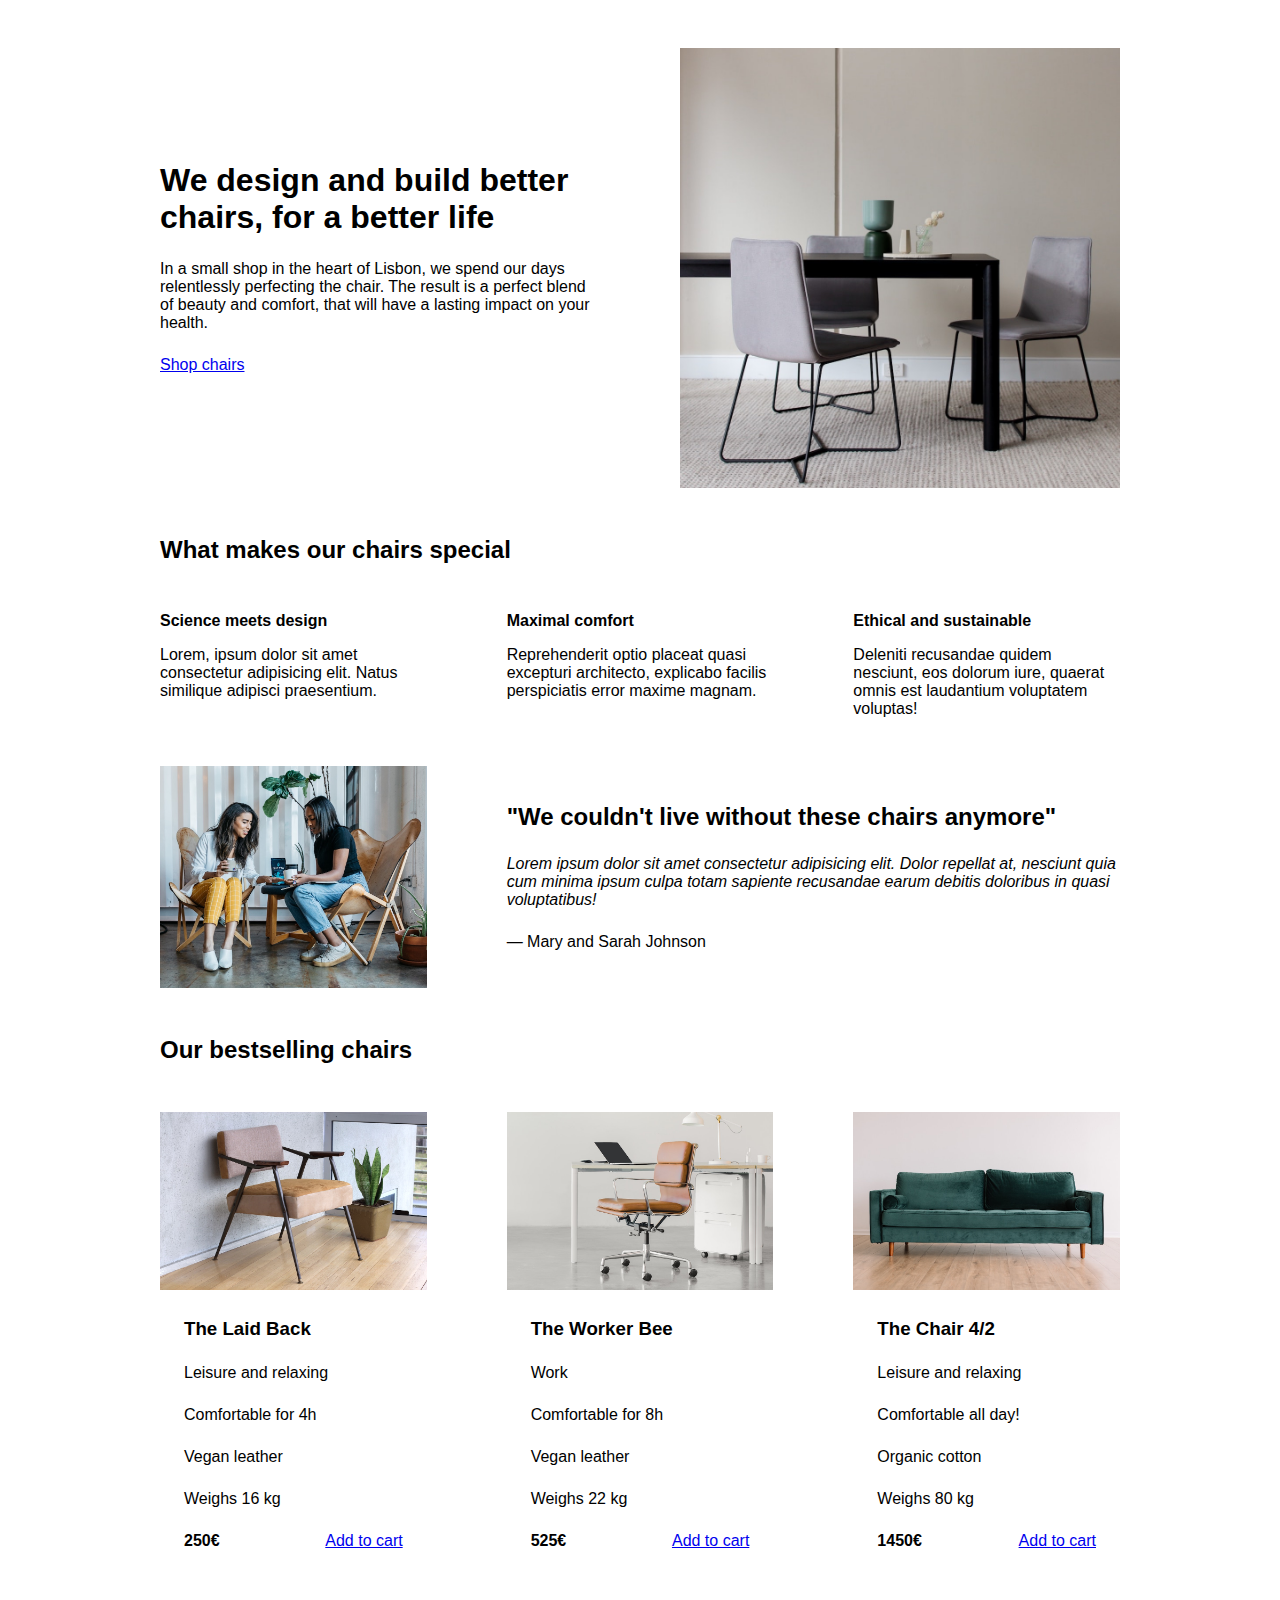
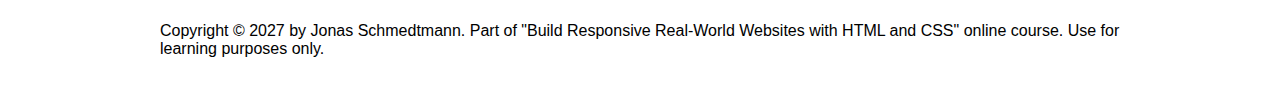
==== index.html @ 594bdf01 "first commit" ====
<!DOCTYPE html>
<html lang="en">
  <head>
    <meta charset="UTF-8" />
    <meta http-equiv="X-UA-Compatible" content="IE=edge" />
    <meta name="viewport" content="width=device-width, initial-scale=1.0" />

    <link rel="stylesheet" href="style.css" />
    <title>Lisbon Chair Shop</title>
  </head>
  <body>
    <div class="container">
      <header>
        <div class="header-text-box">
          <h1>We design and build better chairs, for a better life</h1>
          <p class="header-text">
            In a small shop in the heart of Lisbon, we spend our days
            relentlessly perfecting the chair. The result is a perfect blend of
            beauty and comfort, that will have a lasting impact on your health.
          </p>
          <a class="btn btn--big" href="#">Shop chairs</a>
        </div>
        <img src="hero.jpg" alt="Photo" />
      </header>

      <section>
        <h2>What makes our chairs special</h2>
        <div class="grid-3-cols">
          <div>
            <p class="features-title"><strong>Science meets design</strong></p>
            <p class="features-text">
              Lorem, ipsum dolor sit amet consectetur adipisicing elit. Natus
              similique adipisci praesentium.
            </p>
          </div>

          <div>
            <p class="features-title">
              <strong>Maximal comfort</strong>
            </p>
            <p class="features-text">
              Reprehenderit optio placeat quasi excepturi architecto, explicabo
              facilis perspiciatis error maxime magnam.
            </p>
          </div>

          <div>
            <p class="features-title">
              <strong>Ethical and sustainable</strong>
            </p>
            <p class="features-text">
              Deleniti recusandae quidem nesciunt, eos dolorum iure, quaerat
              omnis est laudantium voluptatem voluptas!
            </p>
          </div>
        </div>
      </section>

      <section class="testimonial-section">
        <div class="grid-3-cols">
          <img src="customers.jpg" alt="People sitting on chairs" />
          <div class="testimonial-box">
            <h2>"We couldn't live without these chairs anymore"</h2>
            <blockquote class="testimonial-text">
              Lorem ipsum dolor sit amet consectetur adipisicing elit. Dolor
              repellat at, nesciunt quia cum minima ipsum culpa totam sapiente
              recusandae earum debitis doloribus in quasi voluptatibus!
            </blockquote>
            <p class="testimonial-author">&mdash; Mary and Sarah Johnson</p>
          </div>
        </div>
      </section>

      <section>
        <h2>Our bestselling chairs</h2>
        <div class="grid-3-cols">
          <figure class="chair">
            <img src="chair-1.jpg" alt="Chair" />
            <div class="chair-box">
              <h3>The Laid Back</h3>
              <ul class="chair-details">
                <li>
                  <!-- Span is a generic INLINE text element, it doesn't have any meaning. It's like a div element, but inline -->
                  <span>Leisure and relaxing</span>
                </li>
                <li>
                  <span>Comfortable for 4h</span>
                </li>
                <li>
                  <span>Vegan leather</span>
                </li>
                <li>
                  <span>Weighs 16 kg</span>
                </li>
              </ul>
              <div class="chair-price">
                <strong>250€</strong>
                <a href="#" class="btn btn--small">Add to cart</a>
              </div>
            </div>
          </figure>

          <figure class="chair">
            <img src="chair-2.jpg" alt="Chair" />
            <div class="chair-box">
              <h3>The Worker Bee</h3>
              <ul class="chair-details">
                <li>
                  <span>Work</span>
                </li>
                <li>
                  <span>Comfortable for 8h</span>
                </li>
                <li>
                  <span>Vegan leather</span>
                </li>
                <li>
                  <span>Weighs 22 kg</span>
                </li>
              </ul>
              <div class="chair-price">
                <strong>525€</strong>
                <a href="#" class="btn btn--small">Add to cart</a>
              </div>
            </div>
          </figure>

          <figure class="chair">
            <img src="chair-3.jpg" alt="Chair" />
            <div class="chair-box">
              <h3>The Chair 4/2</h3>
              <ul class="chair-details">
                <li>
                  <span>Leisure and relaxing</span>
                </li>
                <li>
                  <span>Comfortable all day!</span>
                </li>
                <li>
                  <span>Organic cotton</span>
                </li>
                <li>
                  <span>Weighs 80 kg</span>
                </li>
              </ul>
              <div class="chair-price">
                <strong>1450€</strong>
                <a href="#" class="btn btn--small">Add to cart</a>
              </div>
            </div>
          </figure>
        </div>
      </section>

      <footer>
        Copyright &copy; 2027 by Jonas Schmedtmann. Part of "Build Responsive
        Real-World Websites with HTML and CSS" online course. Use for learning
        purposes only.
      </footer>
    </div>
  </body>
</html>
---- style.css ----
/*
SPACING SYSTEM (px)
2 / 4 / 8 / 12 / 16 / 24 / 32 / 48 / 64 / 80 / 96 / 128

FONT SIZE SYSTEM (px)
10 / 12 / 14 / 16 / 18 / 20 / 24 / 30 / 36 / 44 / 52 / 62 / 74 / 86 / 98
*/

* {
  margin: 0;
  padding: 0;
  box-sizing: border-box;
}

/* ------------------------ */
/* GENERAL STYLES */
/* ------------------------ */
body {
  font-family: sans-serif;
}

.container {
  width: 960px;
  margin: 0 auto;
}

header,
section {
  margin-bottom: 48px;
}

h2 {
  margin-bottom: 48px;
}

.grid-3-cols {
  display: grid;
  grid-template-columns: repeat(3, 1fr);
  column-gap: 80px;
}

/* ------------------------ */
/* COMPONENT STYLES */
/* ------------------------ */

/* HEADER */
header {
  display: grid;
  grid-template-columns: repeat(2, 1fr);
  column-gap: 80px;
  margin-top: 48px;
}

.header-text-box {
  align-self: center;
}

h1 {
  margin-bottom: 24px;
}

.header-text {
  margin-bottom: 24px;
}

img {
  width: 100%;
}

/* FEATURES */
.features-icon {
}

.features-title {
  margin-bottom: 16px;
}

.features-text {
}

/* TESTIMONIAL */
.testimonial-section {
}

.testimonial-box {
  grid-column: 2 / -1;
  align-self: center;
}

.testimonial-box h2 {
  margin-bottom: 24px;
}

.testimonial-text {
  font-style: italic;
  margin-bottom: 24px;
}

/* CHAIRS */
.chair-box {
  padding: 24px;
}

h3 {
  margin-bottom: 24px;
}

.chair-details {
  list-style: none;
  margin-bottom: 24px;
}

.chair-details li {
  display: flex;
  align-items: center;
  gap: 12px;
  margin-bottom: 24px;
}

.chair-details li:last-child {
  margin-bottom: 0;
}

.chair-icon {
}

.chair-price {
  display: flex;
  justify-content: space-between;
}

footer {
  margin-bottom: 48px;
}
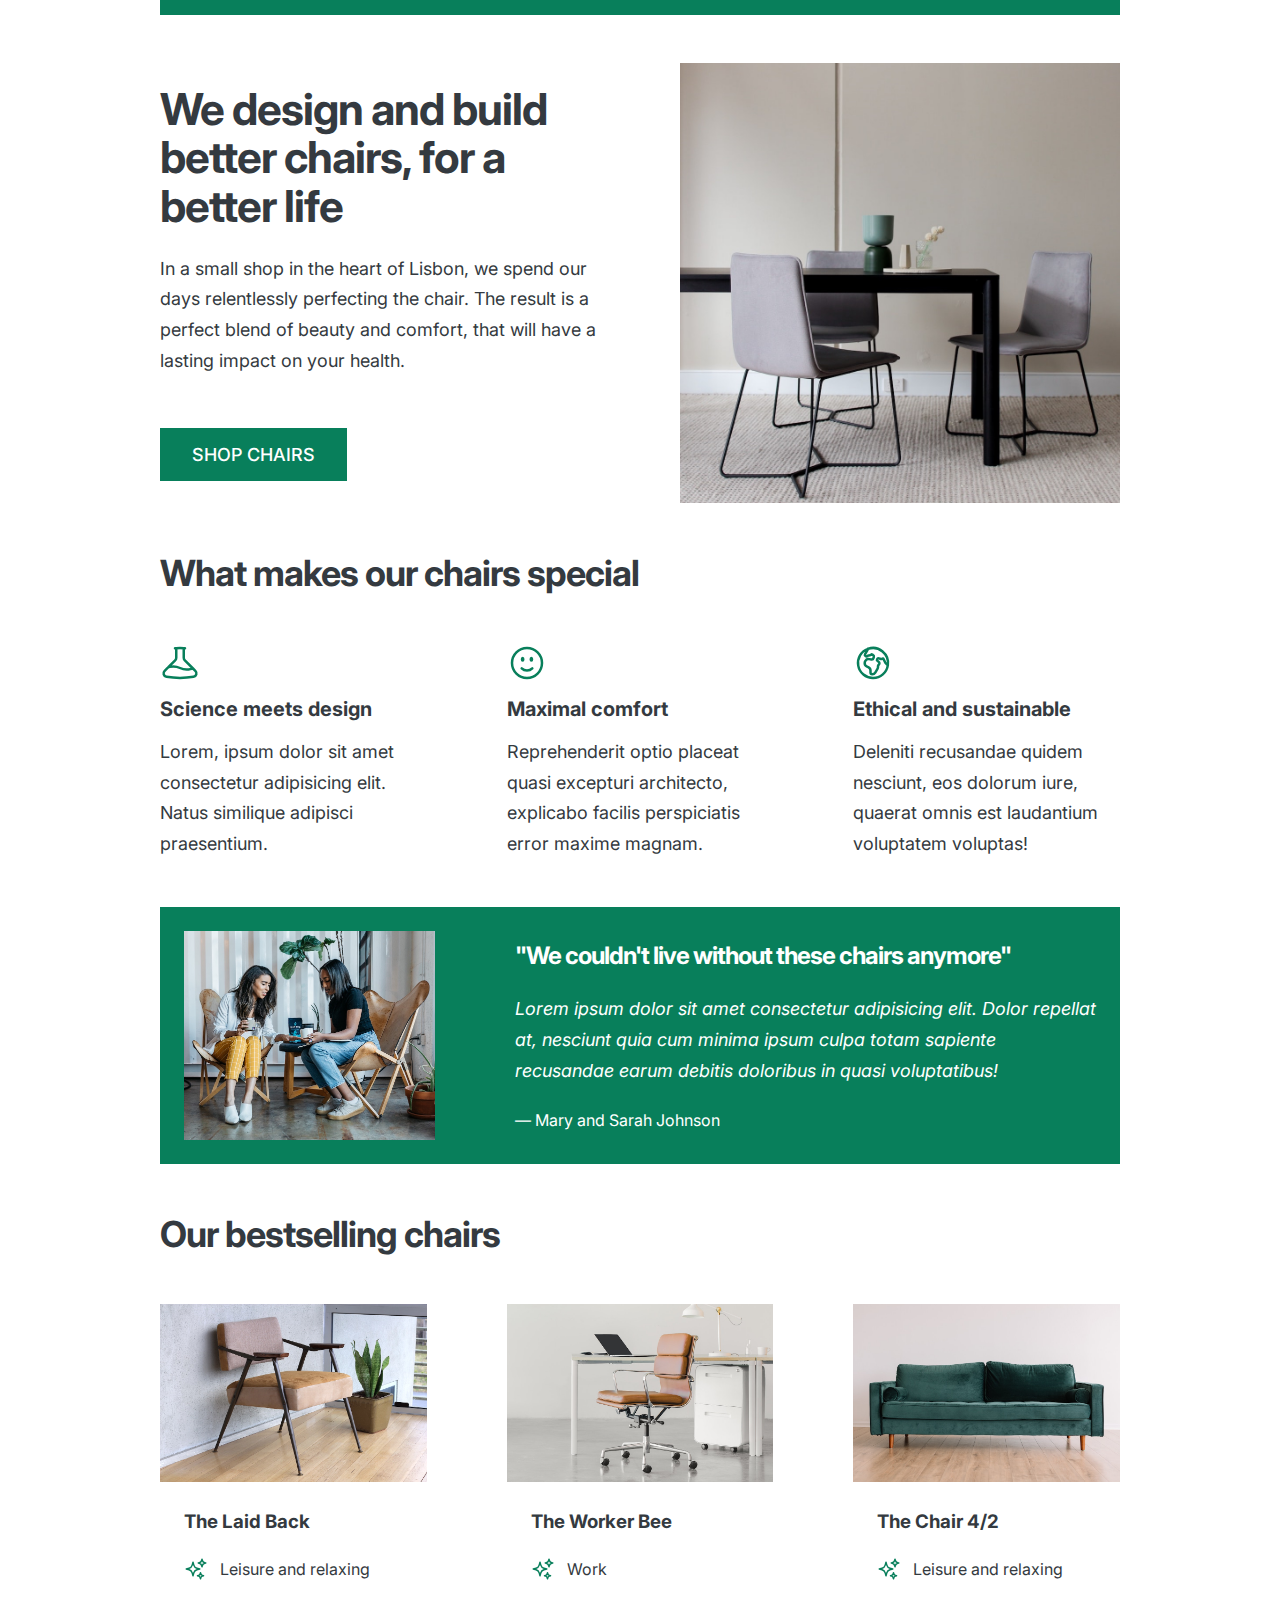
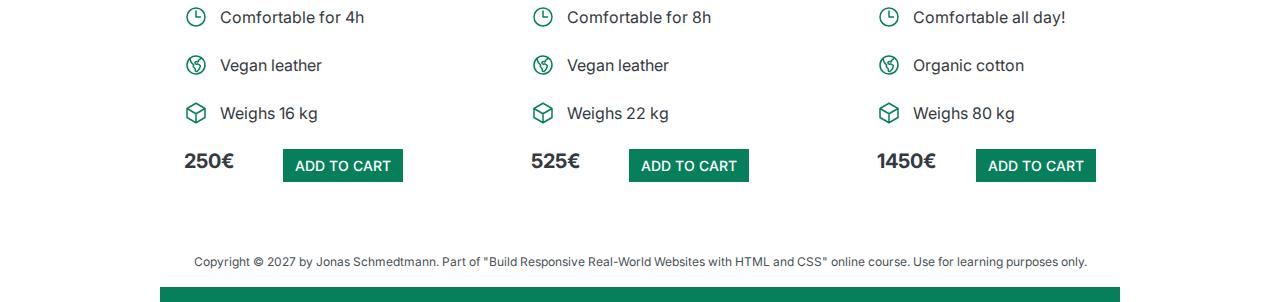
==== commit 96fc6a6b: "Finished adding the colors" ====
--- a/index.html
+++ b/index.html
@@ -5,6 +5,13 @@
     <meta http-equiv="X-UA-Compatible" content="IE=edge" />
     <meta name="viewport" content="width=device-width, initial-scale=1.0" />
 
+    <link href="
+    <link rel="preconnect" href="https://fonts.googleapis.com" />
+    <link rel="preconnect" href="https://fonts.gstatic.com" crossorigin />
+    <link
+      href="https://fonts.googleapis.com/css2?family=Inter:wght@400;500;700&display=swap"
+      rel="stylesheet"
+    />
     <link rel="stylesheet" href="style.css" />
     <title>Lisbon Chair Shop</title>
   </head>
@@ -27,6 +34,21 @@
         <h2>What makes our chairs special</h2>
         <div class="grid-3-cols">
           <div>
+            <svg
+              xmlns="http://www.w3.org/2000/svg"
+              fill="none"
+              viewBox="0 0 24 24"
+              stroke-width="1.5"
+              stroke="currentColor"
+              class="feature-icon"
+            >
+              <path
+                stroke-linecap="round"
+                stroke-linejoin="round"
+                d="M9.75 3.104v5.714a2.25 2.25 0 0 1-.659 1.591L5 14.5M9.75 3.104c-.251.023-.501.05-.75.082m.75-.082a24.301 24.301 0 0 1 4.5 0m0 0v5.714c0 .597.237 1.17.659 1.591L19.8 15.3M14.25 3.104c.251.023.501.05.75.082M19.8 15.3l-1.57.393A9.065 9.065 0 0 1 12 15a9.065 9.065 0 0 0-6.23-.693L5 14.5m14.8.8 1.402 1.402c1.232 1.232.65 3.318-1.067 3.611A48.309 48.309 0 0 1 12 21c-2.773 0-5.491-.235-8.135-.687-1.718-.293-2.3-2.379-1.067-3.61L5 14.5"
+              />
+            </svg>
+
             <p class="features-title"><strong>Science meets design</strong></p>
             <p class="features-text">
               Lorem, ipsum dolor sit amet consectetur adipisicing elit. Natus
@@ -35,6 +57,21 @@
           </div>
 
           <div>
+            <svg
+              xmlns="http://www.w3.org/2000/svg"
+              fill="none"
+              viewBox="0 0 24 24"
+              stroke-width="1.5"
+              stroke="currentColor"
+              class="feature-icon"
+            >
+              <path
+                stroke-linecap="round"
+                stroke-linejoin="round"
+                d="M15.182 15.182a4.5 4.5 0 0 1-6.364 0M21 12a9 9 0 1 1-18 0 9 9 0 0 1 18 0ZM9.75 9.75c0 .414-.168.75-.375.75S9 10.164 9 9.75 9.168 9 9.375 9s.375.336.375.75Zm-.375 0h.008v.015h-.008V9.75Zm5.625 0c0 .414-.168.75-.375.75s-.375-.336-.375-.75.168-.75.375-.75.375.336.375.75Zm-.375 0h.008v.015h-.008V9.75Z"
+              />
+            </svg>
+
             <p class="features-title">
               <strong>Maximal comfort</strong>
             </p>
@@ -45,6 +82,21 @@
           </div>
 
           <div>
+            <svg
+              xmlns="http://www.w3.org/2000/svg"
+              fill="none"
+              viewBox="0 0 24 24"
+              stroke-width="1.5"
+              stroke="currentColor"
+              class="feature-icon"
+            >
+              <path
+                stroke-linecap="round"
+                stroke-linejoin="round"
+                d="m20.893 13.393-1.135-1.135a2.252 2.252 0 0 1-.421-.585l-1.08-2.16a.414.414 0 0 0-.663-.107.827.827 0 0 1-.812.21l-1.273-.363a.89.89 0 0 0-.738 1.595l.587.39c.59.395.674 1.23.172 1.732l-.2.2c-.212.212-.33.498-.33.796v.41c0 .409-.11.809-.32 1.158l-1.315 2.191a2.11 2.11 0 0 1-1.81 1.025 1.055 1.055 0 0 1-1.055-1.055v-1.172c0-.92-.56-1.747-1.414-2.089l-.655-.261a2.25 2.25 0 0 1-1.383-2.46l.007-.042a2.25 2.25 0 0 1 .29-.787l.09-.15a2.25 2.25 0 0 1 2.37-1.048l1.178.236a1.125 1.125 0 0 0 1.302-.795l.208-.73a1.125 1.125 0 0 0-.578-1.315l-.665-.332-.091.091a2.25 2.25 0 0 1-1.591.659h-.18c-.249 0-.487.1-.662.274a.931.931 0 0 1-1.458-1.137l1.411-2.353a2.25 2.25 0 0 0 .286-.76m11.928 9.869A9 9 0 0 0 8.965 3.525m11.928 9.868A9 9 0 1 1 8.965 3.525"
+              />
+            </svg>
+
             <p class="features-title">
               <strong>Ethical and sustainable</strong>
             </p>
@@ -81,15 +133,74 @@
               <ul class="chair-details">
                 <li>
                   <!-- Span is a generic INLINE text element, it doesn't have any meaning. It's like a div element, but inline -->
+                  <svg
+                    xmlns="http://www.w3.org/2000/svg"
+                    fill="none"
+                    viewBox="0 0 24 24"
+                    stroke-width="1.5"
+                    stroke="currentColor"
+                    class="product-description-icon"
+                  >
+                    <path
+                      stroke-linecap="round"
+                      stroke-linejoin="round"
+                      d="M9.813 15.904 9 18.75l-.813-2.846a4.5 4.5 0 0 0-3.09-3.09L2.25 12l2.846-.813a4.5 4.5 0 0 0 3.09-3.09L9 5.25l.813 2.846a4.5 4.5 0 0 0 3.09 3.09L15.75 12l-2.846.813a4.5 4.5 0 0 0-3.09 3.09ZM18.259 8.715 18 9.75l-.259-1.035a3.375 3.375 0 0 0-2.455-2.456L14.25 6l1.036-.259a3.375 3.375 0 0 0 2.455-2.456L18 2.25l.259 1.035a3.375 3.375 0 0 0 2.456 2.456L21.75 6l-1.035.259a3.375 3.375 0 0 0-2.456 2.456ZM16.894 20.567 16.5 21.75l-.394-1.183a2.25 2.25 0 0 0-1.423-1.423L13.5 18.75l1.183-.394a2.25 2.25 0 0 0 1.423-1.423l.394-1.183.394 1.183a2.25 2.25 0 0 0 1.423 1.423l1.183.394-1.183.394a2.25 2.25 0 0 0-1.423 1.423Z"
+                    />
+                  </svg>
                   <span>Leisure and relaxing</span>
                 </li>
                 <li>
+                  <svg
+                    xmlns="http://www.w3.org/2000/svg"
+                    fill="none"
+                    viewBox="0 0 24 24"
+                    stroke-width="1.5"
+                    stroke="currentColor"
+                    class="product-description-icon"
+                  >
+                    <path
+                      stroke-linecap="round"
+                      stroke-linejoin="round"
+                      d="M12 6v6h4.5m4.5 0a9 9 0 1 1-18 0 9 9 0 0 1 18 0Z"
+                    />
+                  </svg>
+
                   <span>Comfortable for 4h</span>
                 </li>
                 <li>
+                  <svg
+                    xmlns="http://www.w3.org/2000/svg"
+                    fill="none"
+                    viewBox="0 0 24 24"
+                    stroke-width="1.5"
+                    stroke="currentColor"
+                    class="product-description-icon"
+                  >
+                    <path
+                      stroke-linecap="round"
+                      stroke-linejoin="round"
+                      d="m6.115 5.19.319 1.913A6 6 0 0 0 8.11 10.36L9.75 12l-.387.775c-.217.433-.132.956.21 1.298l1.348 1.348c.21.21.329.497.329.795v1.089c0 .426.24.815.622 1.006l.153.076c.433.217.956.132 1.298-.21l.723-.723a8.7 8.7 0 0 0 2.288-4.042 1.087 1.087 0 0 0-.358-1.099l-1.33-1.108c-.251-.21-.582-.299-.905-.245l-1.17.195a1.125 1.125 0 0 1-.98-.314l-.295-.295a1.125 1.125 0 0 1 0-1.591l.13-.132a1.125 1.125 0 0 1 1.3-.21l.603.302a.809.809 0 0 0 1.086-1.086L14.25 7.5l1.256-.837a4.5 4.5 0 0 0 1.528-1.732l.146-.292M6.115 5.19A9 9 0 1 0 17.18 4.64M6.115 5.19A8.965 8.965 0 0 1 12 3c1.929 0 3.716.607 5.18 1.64"
+                    />
+                  </svg>
+
                   <span>Vegan leather</span>
                 </li>
                 <li>
+                  <svg
+                    xmlns="http://www.w3.org/2000/svg"
+                    fill="none"
+                    viewBox="0 0 24 24"
+                    stroke-width="1.5"
+                    stroke="currentColor"
+                    class="product-description-icon"
+                  >
+                    <path
+                      stroke-linecap="round"
+                      stroke-linejoin="round"
+                      d="m21 7.5-9-5.25L3 7.5m18 0-9 5.25m9-5.25v9l-9 5.25M3 7.5l9 5.25M3 7.5v9l9 5.25m0-9v9"
+                    />
+                  </svg>
+
                   <span>Weighs 16 kg</span>
                 </li>
               </ul>
@@ -106,15 +217,71 @@
               <h3>The Worker Bee</h3>
               <ul class="chair-details">
                 <li>
+                  <svg
+                    xmlns="http://www.w3.org/2000/svg"
+                    fill="none"
+                    viewBox="0 0 24 24"
+                    stroke-width="1.5"
+                    stroke="currentColor"
+                    class="product-description-icon"
+                  >
+                    <path
+                      stroke-linecap="round"
+                      stroke-linejoin="round"
+                      d="M9.813 15.904 9 18.75l-.813-2.846a4.5 4.5 0 0 0-3.09-3.09L2.25 12l2.846-.813a4.5 4.5 0 0 0 3.09-3.09L9 5.25l.813 2.846a4.5 4.5 0 0 0 3.09 3.09L15.75 12l-2.846.813a4.5 4.5 0 0 0-3.09 3.09ZM18.259 8.715 18 9.75l-.259-1.035a3.375 3.375 0 0 0-2.455-2.456L14.25 6l1.036-.259a3.375 3.375 0 0 0 2.455-2.456L18 2.25l.259 1.035a3.375 3.375 0 0 0 2.456 2.456L21.75 6l-1.035.259a3.375 3.375 0 0 0-2.456 2.456ZM16.894 20.567 16.5 21.75l-.394-1.183a2.25 2.25 0 0 0-1.423-1.423L13.5 18.75l1.183-.394a2.25 2.25 0 0 0 1.423-1.423l.394-1.183.394 1.183a2.25 2.25 0 0 0 1.423 1.423l1.183.394-1.183.394a2.25 2.25 0 0 0-1.423 1.423Z"
+                    />
+                  </svg>
                   <span>Work</span>
                 </li>
                 <li>
+                  <svg
+                    xmlns="http://www.w3.org/2000/svg"
+                    fill="none"
+                    viewBox="0 0 24 24"
+                    stroke-width="1.5"
+                    stroke="currentColor"
+                    class="product-description-icon"
+                  >
+                    <path
+                      stroke-linecap="round"
+                      stroke-linejoin="round"
+                      d="M12 6v6h4.5m4.5 0a9 9 0 1 1-18 0 9 9 0 0 1 18 0Z"
+                    />
+                  </svg>
                   <span>Comfortable for 8h</span>
                 </li>
                 <li>
+                  <svg
+                    xmlns="http://www.w3.org/2000/svg"
+                    fill="none"
+                    viewBox="0 0 24 24"
+                    stroke-width="1.5"
+                    stroke="currentColor"
+                    class="product-description-icon"
+                  >
+                    <path
+                      stroke-linecap="round"
+                      stroke-linejoin="round"
+                      d="m6.115 5.19.319 1.913A6 6 0 0 0 8.11 10.36L9.75 12l-.387.775c-.217.433-.132.956.21 1.298l1.348 1.348c.21.21.329.497.329.795v1.089c0 .426.24.815.622 1.006l.153.076c.433.217.956.132 1.298-.21l.723-.723a8.7 8.7 0 0 0 2.288-4.042 1.087 1.087 0 0 0-.358-1.099l-1.33-1.108c-.251-.21-.582-.299-.905-.245l-1.17.195a1.125 1.125 0 0 1-.98-.314l-.295-.295a1.125 1.125 0 0 1 0-1.591l.13-.132a1.125 1.125 0 0 1 1.3-.21l.603.302a.809.809 0 0 0 1.086-1.086L14.25 7.5l1.256-.837a4.5 4.5 0 0 0 1.528-1.732l.146-.292M6.115 5.19A9 9 0 1 0 17.18 4.64M6.115 5.19A8.965 8.965 0 0 1 12 3c1.929 0 3.716.607 5.18 1.64"
+                    />
+                  </svg>
                   <span>Vegan leather</span>
                 </li>
                 <li>
+                  <svg
+                    xmlns="http://www.w3.org/2000/svg"
+                    fill="none"
+                    viewBox="0 0 24 24"
+                    stroke-width="1.5"
+                    stroke="currentColor"
+                    class="product-description-icon"
+                  >
+                    <path
+                      stroke-linecap="round"
+                      stroke-linejoin="round"
+                      d="m21 7.5-9-5.25L3 7.5m18 0-9 5.25m9-5.25v9l-9 5.25M3 7.5l9 5.25M3 7.5v9l9 5.25m0-9v9"
+                    />
+                  </svg>
                   <span>Weighs 22 kg</span>
                 </li>
               </ul>
@@ -131,15 +298,71 @@
               <h3>The Chair 4/2</h3>
               <ul class="chair-details">
                 <li>
+                  <svg
+                    xmlns="http://www.w3.org/2000/svg"
+                    fill="none"
+                    viewBox="0 0 24 24"
+                    stroke-width="1.5"
+                    stroke="currentColor"
+                    class="product-description-icon"
+                  >
+                    <path
+                      stroke-linecap="round"
+                      stroke-linejoin="round"
+                      d="M9.813 15.904 9 18.75l-.813-2.846a4.5 4.5 0 0 0-3.09-3.09L2.25 12l2.846-.813a4.5 4.5 0 0 0 3.09-3.09L9 5.25l.813 2.846a4.5 4.5 0 0 0 3.09 3.09L15.75 12l-2.846.813a4.5 4.5 0 0 0-3.09 3.09ZM18.259 8.715 18 9.75l-.259-1.035a3.375 3.375 0 0 0-2.455-2.456L14.25 6l1.036-.259a3.375 3.375 0 0 0 2.455-2.456L18 2.25l.259 1.035a3.375 3.375 0 0 0 2.456 2.456L21.75 6l-1.035.259a3.375 3.375 0 0 0-2.456 2.456ZM16.894 20.567 16.5 21.75l-.394-1.183a2.25 2.25 0 0 0-1.423-1.423L13.5 18.75l1.183-.394a2.25 2.25 0 0 0 1.423-1.423l.394-1.183.394 1.183a2.25 2.25 0 0 0 1.423 1.423l1.183.394-1.183.394a2.25 2.25 0 0 0-1.423 1.423Z"
+                    />
+                  </svg>
                   <span>Leisure and relaxing</span>
                 </li>
                 <li>
+                  <svg
+                    xmlns="http://www.w3.org/2000/svg"
+                    fill="none"
+                    viewBox="0 0 24 24"
+                    stroke-width="1.5"
+                    stroke="currentColor"
+                    class="product-description-icon"
+                  >
+                    <path
+                      stroke-linecap="round"
+                      stroke-linejoin="round"
+                      d="M12 6v6h4.5m4.5 0a9 9 0 1 1-18 0 9 9 0 0 1 18 0Z"
+                    />
+                  </svg>
                   <span>Comfortable all day!</span>
                 </li>
                 <li>
+                  <svg
+                    xmlns="http://www.w3.org/2000/svg"
+                    fill="none"
+                    viewBox="0 0 24 24"
+                    stroke-width="1.5"
+                    stroke="currentColor"
+                    class="product-description-icon"
+                  >
+                    <path
+                      stroke-linecap="round"
+                      stroke-linejoin="round"
+                      d="m6.115 5.19.319 1.913A6 6 0 0 0 8.11 10.36L9.75 12l-.387.775c-.217.433-.132.956.21 1.298l1.348 1.348c.21.21.329.497.329.795v1.089c0 .426.24.815.622 1.006l.153.076c.433.217.956.132 1.298-.21l.723-.723a8.7 8.7 0 0 0 2.288-4.042 1.087 1.087 0 0 0-.358-1.099l-1.33-1.108c-.251-.21-.582-.299-.905-.245l-1.17.195a1.125 1.125 0 0 1-.98-.314l-.295-.295a1.125 1.125 0 0 1 0-1.591l.13-.132a1.125 1.125 0 0 1 1.3-.21l.603.302a.809.809 0 0 0 1.086-1.086L14.25 7.5l1.256-.837a4.5 4.5 0 0 0 1.528-1.732l.146-.292M6.115 5.19A9 9 0 1 0 17.18 4.64M6.115 5.19A8.965 8.965 0 0 1 12 3c1.929 0 3.716.607 5.18 1.64"
+                    />
+                  </svg>
                   <span>Organic cotton</span>
                 </li>
                 <li>
+                  <svg
+                    xmlns="http://www.w3.org/2000/svg"
+                    fill="none"
+                    viewBox="0 0 24 24"
+                    stroke-width="1.5"
+                    stroke="currentColor"
+                    class="product-description-icon"
+                  >
+                    <path
+                      stroke-linecap="round"
+                      stroke-linejoin="round"
+                      d="m21 7.5-9-5.25L3 7.5m18 0-9 5.25m9-5.25v9l-9 5.25M3 7.5l9 5.25M3 7.5v9l9 5.25m0-9v9"
+                    />
+                  </svg>
                   <span>Weighs 80 kg</span>
                 </li>
               </ul>
--- a/style.css
+++ b/style.css
@@ -5,6 +5,9 @@
 FONT SIZE SYSTEM (px)
 10 / 12 / 14 / 16 / 18 / 20 / 24 / 30 / 36 / 44 / 52 / 62 / 74 / 86 / 98
 */
+
+/* MAIN COLOR: #087f5b #0ca678
+   GREY COLOR: #343a40 */
 
 * {
   margin: 0;
@@ -16,12 +19,15 @@
 /* GENERAL STYLES */
 /* ------------------------ */
 body {
-  font-family: sans-serif;
+  font-family: "Inter", sans-serif;
+  color: #343a40;
 }
 
 .container {
   width: 960px;
   margin: 0 auto;
+  border-top: 15px solid #087f5b;
+  border-bottom: 15px solid #087f5b;
 }
 
 header,
@@ -31,6 +37,8 @@
 
 h2 {
   margin-bottom: 48px;
+  font-size: 36px;
+  letter-spacing: -1px;
 }
 
 .grid-3-cols {
@@ -56,30 +64,75 @@
 }
 
 h1 {
+  /* 44 / 52 / 62 */
+  font-size: 44px;
+  line-height: 1.1;
+  letter-spacing: -1px;
   margin-bottom: 24px;
 }
 
 .header-text {
-  margin-bottom: 24px;
+  font-size: 18px;
+  line-height: 1.7;
+  margin-bottom: 52px;
 }
 
 img {
   width: 100%;
 }
 
+.btn:link,
+:visited {
+  background-color: #087f5b;
+  color: #fff;
+  text-transform: uppercase;
+
+  text-decoration: none;
+  font-weight: 500;
+  display: inline-block;
+}
+
+.btn:hover,
+:active {
+  background-color: #0ca678;
+  color: #fff;
+  text-transform: uppercase;
+  text-decoration: none;
+  font-weight: 500;
+  display: inline-block;
+}
+
+.btn--big {
+  padding: 16px 32px;
+  font-size: 18px;
+}
+
+.btn--small {
+  /* 12 / 14 / 16  */
+  font-size: 14px;
+  padding: 8px 12px;
+}
+
 /* FEATURES */
 .features-icon {
 }
 
 .features-title {
   margin-bottom: 16px;
+  /* 16 / 18 / 20 / 24 */
+  font-size: 20px;
 }
 
 .features-text {
+  font-size: 18px;
+  line-height: 1.7;
 }
 
 /* TESTIMONIAL */
 .testimonial-section {
+  background-color: #087f5b;
+  color: #fff;
+  padding: 24px;
 }
 
 .testimonial-box {
@@ -89,16 +142,21 @@
 
 .testimonial-box h2 {
   margin-bottom: 24px;
+  /* 24 / 30 / 36 */
+  font-size: 24px;
 }
 
 .testimonial-text {
   font-style: italic;
   margin-bottom: 24px;
+  font-size: 18px;
+  line-height: 1.7;
 }
 
 /* CHAIRS */
 .chair-box {
   padding: 24px;
+  box-shadow: 24px;
 }
 
 h3 {
@@ -127,8 +185,26 @@
 .chair-price {
   display: flex;
   justify-content: space-between;
+  font-size: 20px;
 }
 
 footer {
-  margin-bottom: 48px;
-}
+  margin-bottom: 18px;
+  font-size: 12px;
+  color: #495057;
+  text-align: center;
+}
+
+.feature-icon {
+  stroke: #087f5b;
+  height: 40px;
+  width: 40px;
+  margin-bottom: 10px;
+}
+
+.product-description-icon {
+  stroke: #087f5b;
+  height: 24px;
+  width: 24px;
+  float: left;
+}
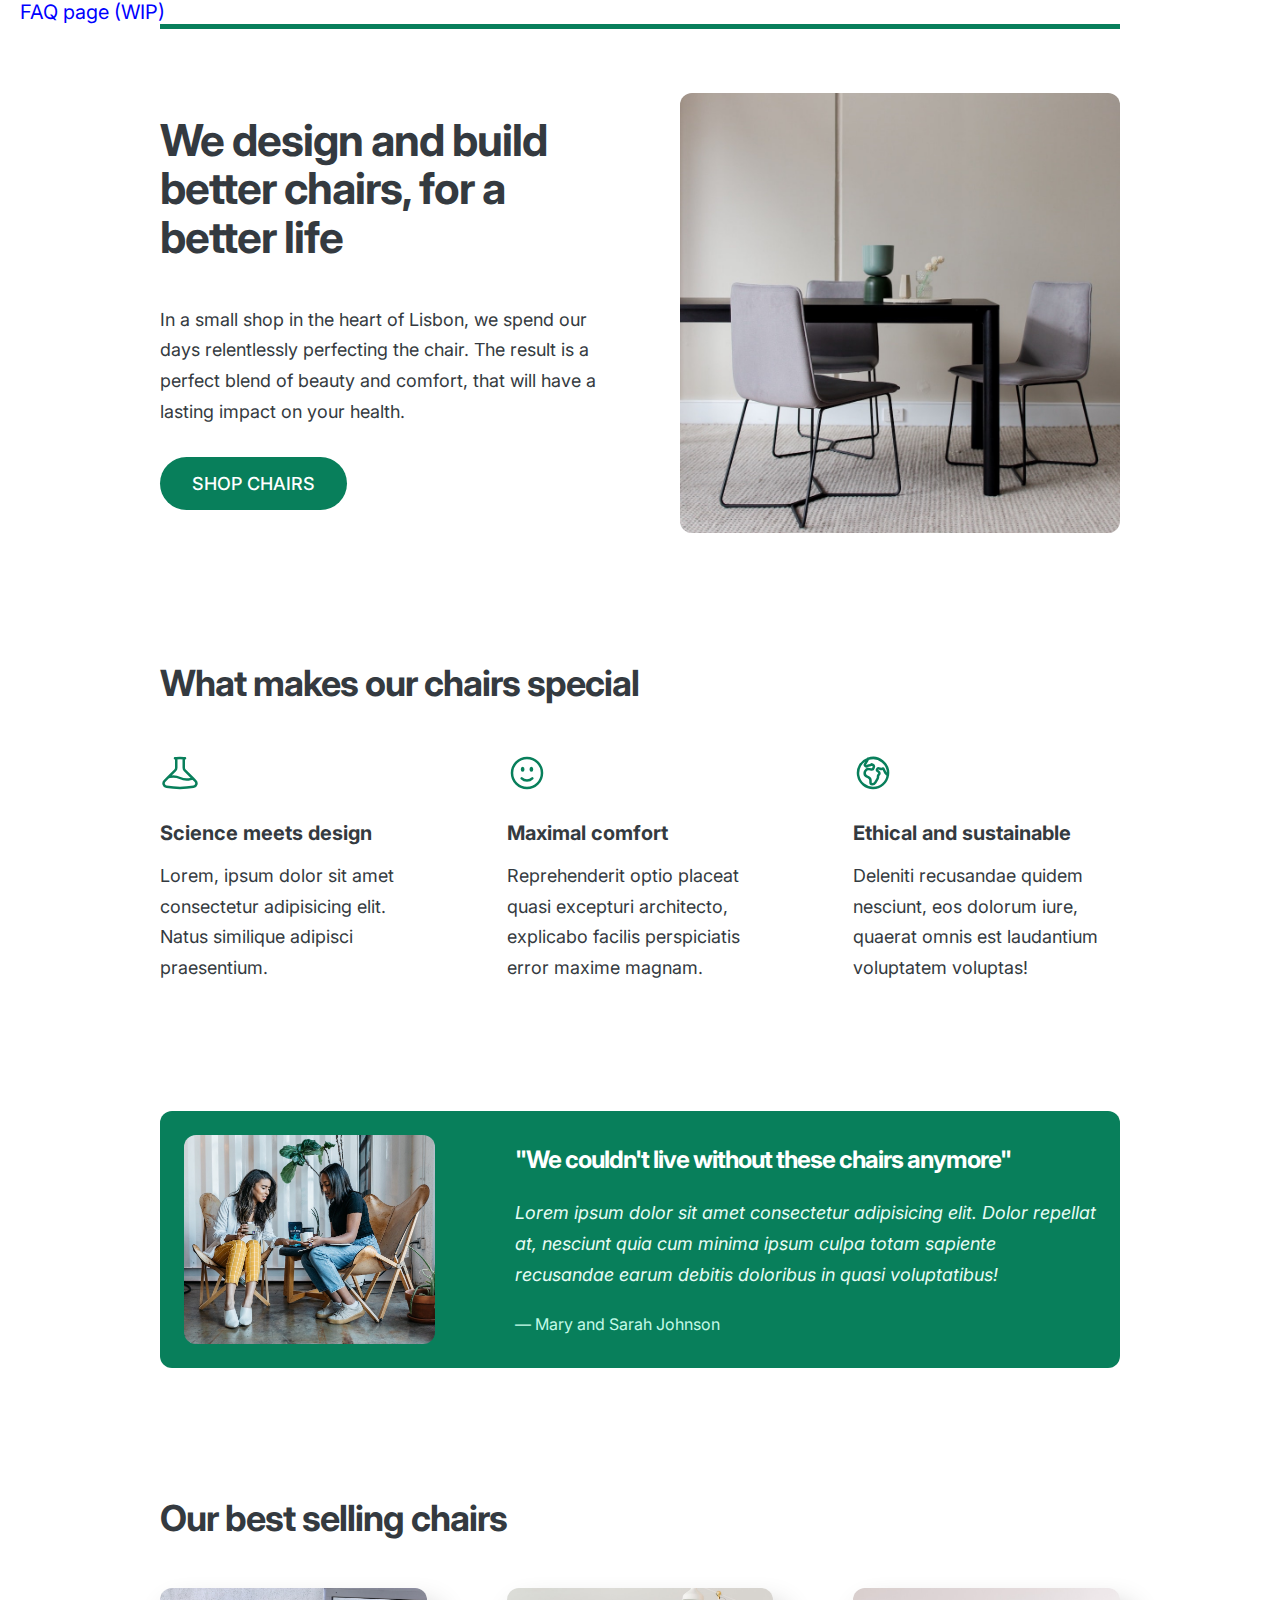
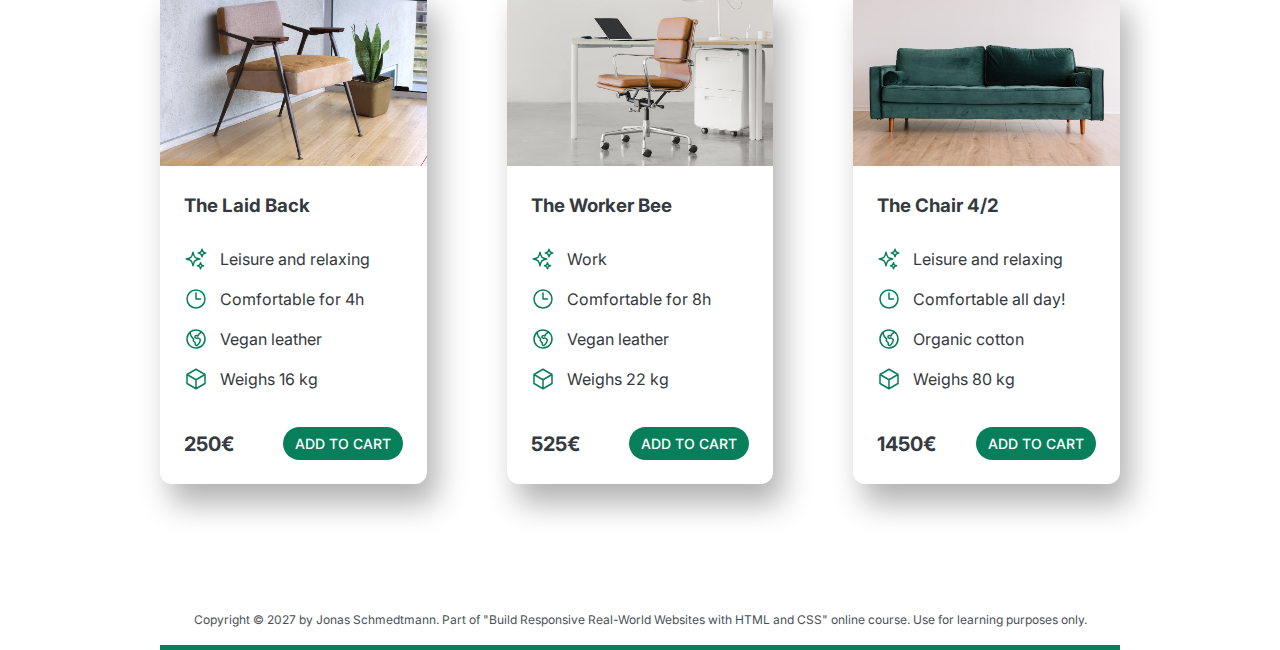
==== commit 20750bd0: "Development of FAQ page, added accordions" ====
--- a/index.html
+++ b/index.html
@@ -16,6 +16,7 @@
     <title>Lisbon Chair Shop</title>
   </head>
   <body>
+    <a href="faqPage.html" class="FAQ"> FAQ page (WIP) </a>
     <div class="container">
       <header>
         <div class="header-text-box">
@@ -124,7 +125,7 @@
       </section>
 
       <section>
-        <h2>Our bestselling chairs</h2>
+        <h2>Our best selling chairs</h2>
         <div class="grid-3-cols">
           <figure class="chair">
             <img src="chair-1.jpg" alt="Chair" />
--- a/style.css
+++ b/style.css
@@ -26,13 +26,13 @@
 .container {
   width: 960px;
   margin: 0 auto;
-  border-top: 15px solid #087f5b;
-  border-bottom: 15px solid #087f5b;
+  border-top: 5px solid #087f5b;
+  border-bottom: 5px solid #087f5b;
 }
 
 header,
 section {
-  margin-bottom: 48px;
+  margin-bottom: 128px;
 }
 
 h2 {
@@ -56,7 +56,7 @@
   display: grid;
   grid-template-columns: repeat(2, 1fr);
   column-gap: 80px;
-  margin-top: 48px;
+  margin-top: 64px;
 }
 
 .header-text-box {
@@ -68,17 +68,19 @@
   font-size: 44px;
   line-height: 1.1;
   letter-spacing: -1px;
-  margin-bottom: 24px;
+  margin-bottom: 44px;
+  /* text-shadow: 5px 5px 0px rgb(0, 0, 0, 0.2); */
 }
 
 .header-text {
   font-size: 18px;
   line-height: 1.7;
-  margin-bottom: 52px;
+  margin-bottom: 30px;
 }
 
 img {
   width: 100%;
+  border-radius: 12px;
 }
 
 .btn:link,
@@ -90,10 +92,10 @@
   text-decoration: none;
   font-weight: 500;
   display: inline-block;
-}
-
-.btn:hover,
-:active {
+  border-radius: 100px;
+}
+
+.btn:hover {
   background-color: #0ca678;
   color: #fff;
   text-transform: uppercase;
@@ -133,6 +135,7 @@
   background-color: #087f5b;
   color: #fff;
   padding: 24px;
+  border-radius: 12px;
 }
 
 .testimonial-box {
@@ -151,41 +154,43 @@
   margin-bottom: 24px;
   font-size: 18px;
   line-height: 1.7;
+  color: #e6fcf5;
+}
+
+.testimonial-author {
+  color: #c3fae8;
 }
 
 /* CHAIRS */
 .chair-box {
   padding: 24px;
-  box-shadow: 24px;
 }
 
 h3 {
-  margin-bottom: 24px;
+  margin-bottom: 30px;
 }
 
 .chair-details {
   list-style: none;
-  margin-bottom: 24px;
+  margin-bottom: 36px;
 }
 
 .chair-details li {
   display: flex;
   align-items: center;
   gap: 12px;
-  margin-bottom: 24px;
+  margin-bottom: 16px;
 }
 
 .chair-details li:last-child {
   margin-bottom: 0;
-}
-
-.chair-icon {
 }
 
 .chair-price {
   display: flex;
   justify-content: space-between;
   font-size: 20px;
+  align-items: center;
 }
 
 footer {
@@ -199,7 +204,7 @@
   stroke: #087f5b;
   height: 40px;
   width: 40px;
-  margin-bottom: 10px;
+  margin-bottom: 24px;
 }
 
 .product-description-icon {
@@ -208,3 +213,24 @@
   width: 24px;
   float: left;
 }
+
+.chair {
+  box-shadow: 10px 20px 30px 0 rgb(0, 0, 0, 0.3);
+  border-radius: 12px;
+}
+
+.chair img {
+  border-bottom-left-radius: 0;
+  border-bottom-right-radius: 0;
+}
+
+.chair:hover {
+  box-shadow: 10px 20px 30px 0 rgba(0, 0, 0, 0.6);
+}
+
+.FAQ {
+  color: blue;
+  font-size: 20px;
+  text-decoration: none;
+  margin-left: 20px;
+}
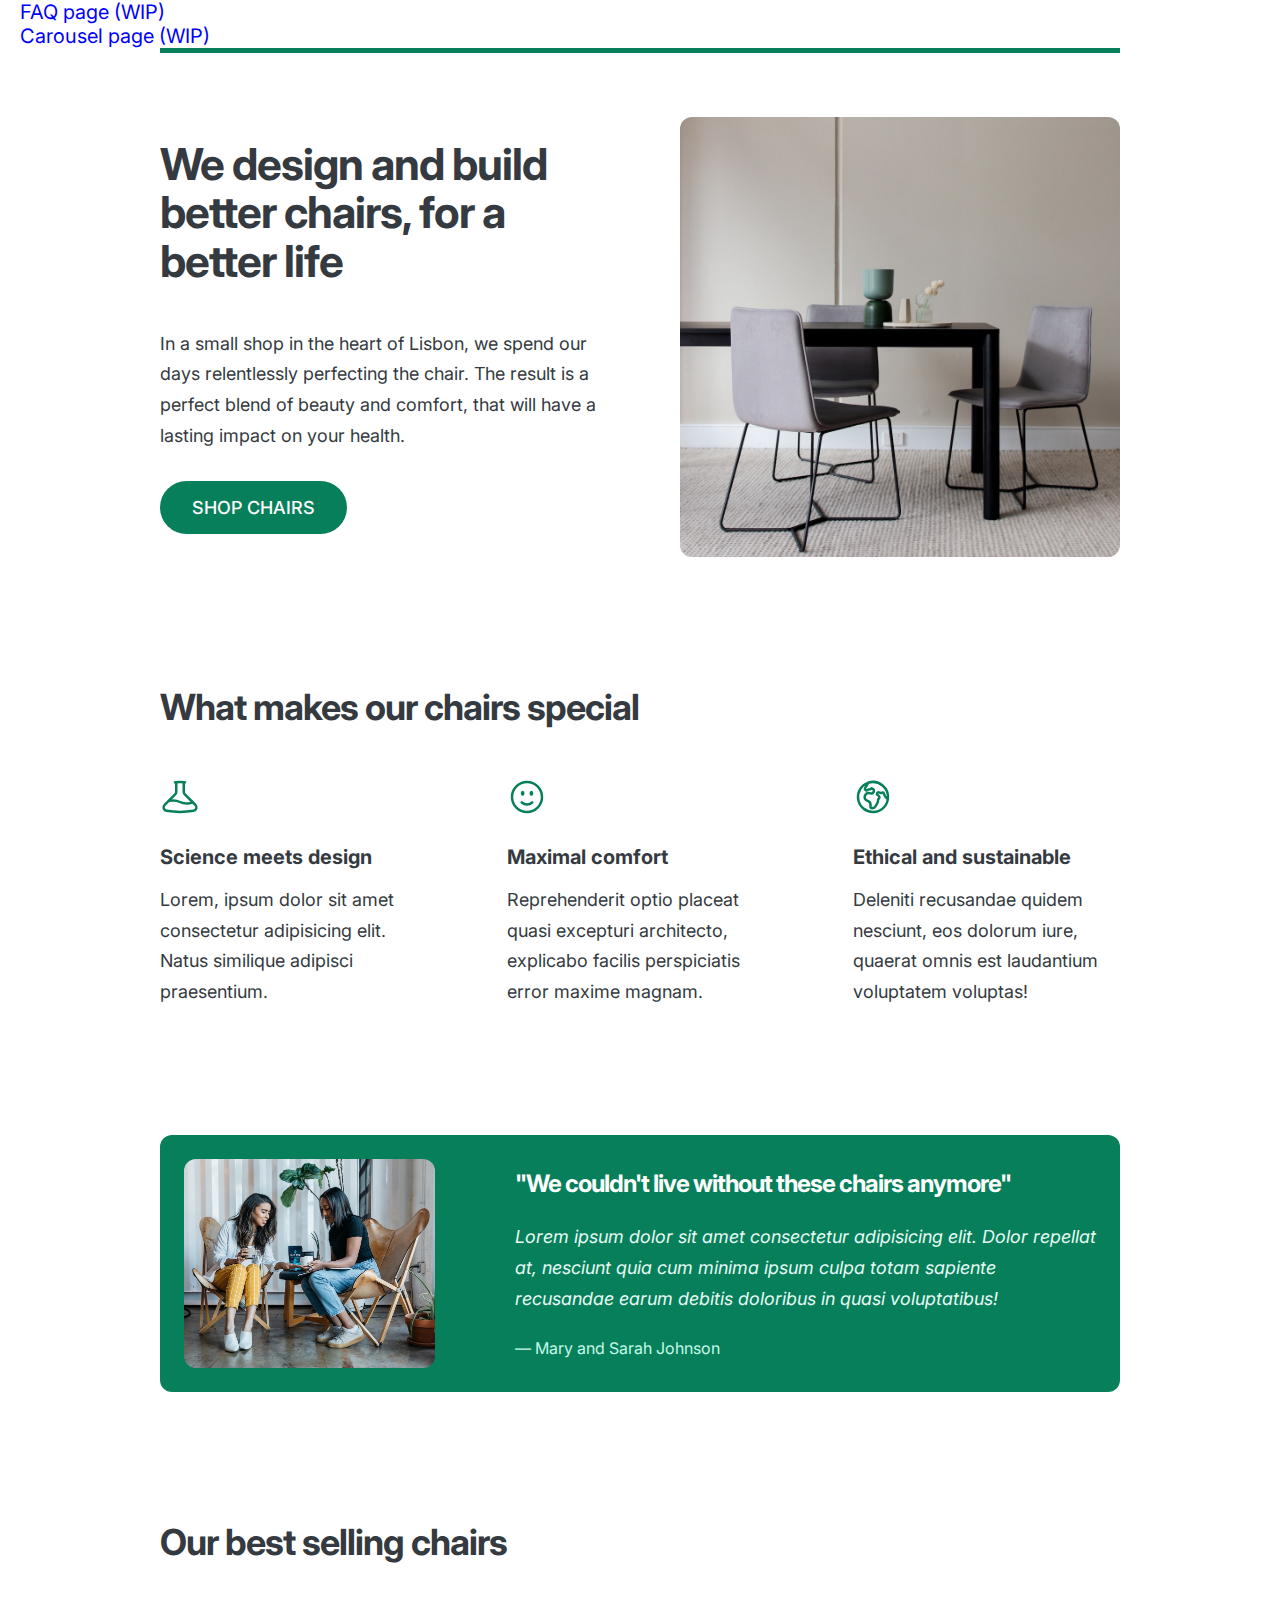
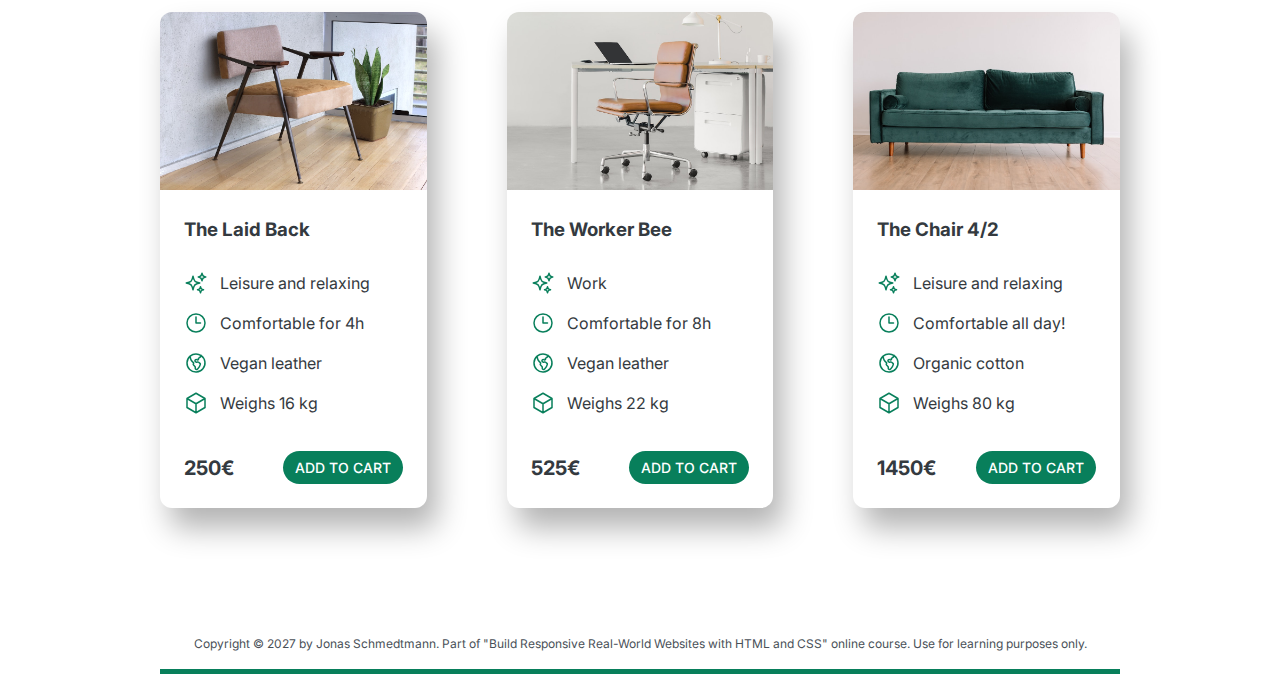
==== commit de3bae6f: "Compleated carouselPage" ====
--- a/index.html
+++ b/index.html
@@ -16,7 +16,10 @@
     <title>Lisbon Chair Shop</title>
   </head>
   <body>
-    <a href="faqPage.html" class="FAQ"> FAQ page (WIP) </a>
+    <div class="wip-links">
+      <a href="faqPage.html" class="FAQ"> FAQ page (WIP) </a>
+      <a href="carousel.html" class="FAQ"> Carousel page (WIP) </a>
+    </div>
     <div class="container">
       <header>
         <div class="header-text-box">
--- a/style.css
+++ b/style.css
@@ -234,3 +234,8 @@
   text-decoration: none;
   margin-left: 20px;
 }
+
+.wip-links {
+  display: flex;
+  flex-direction: column;
+}
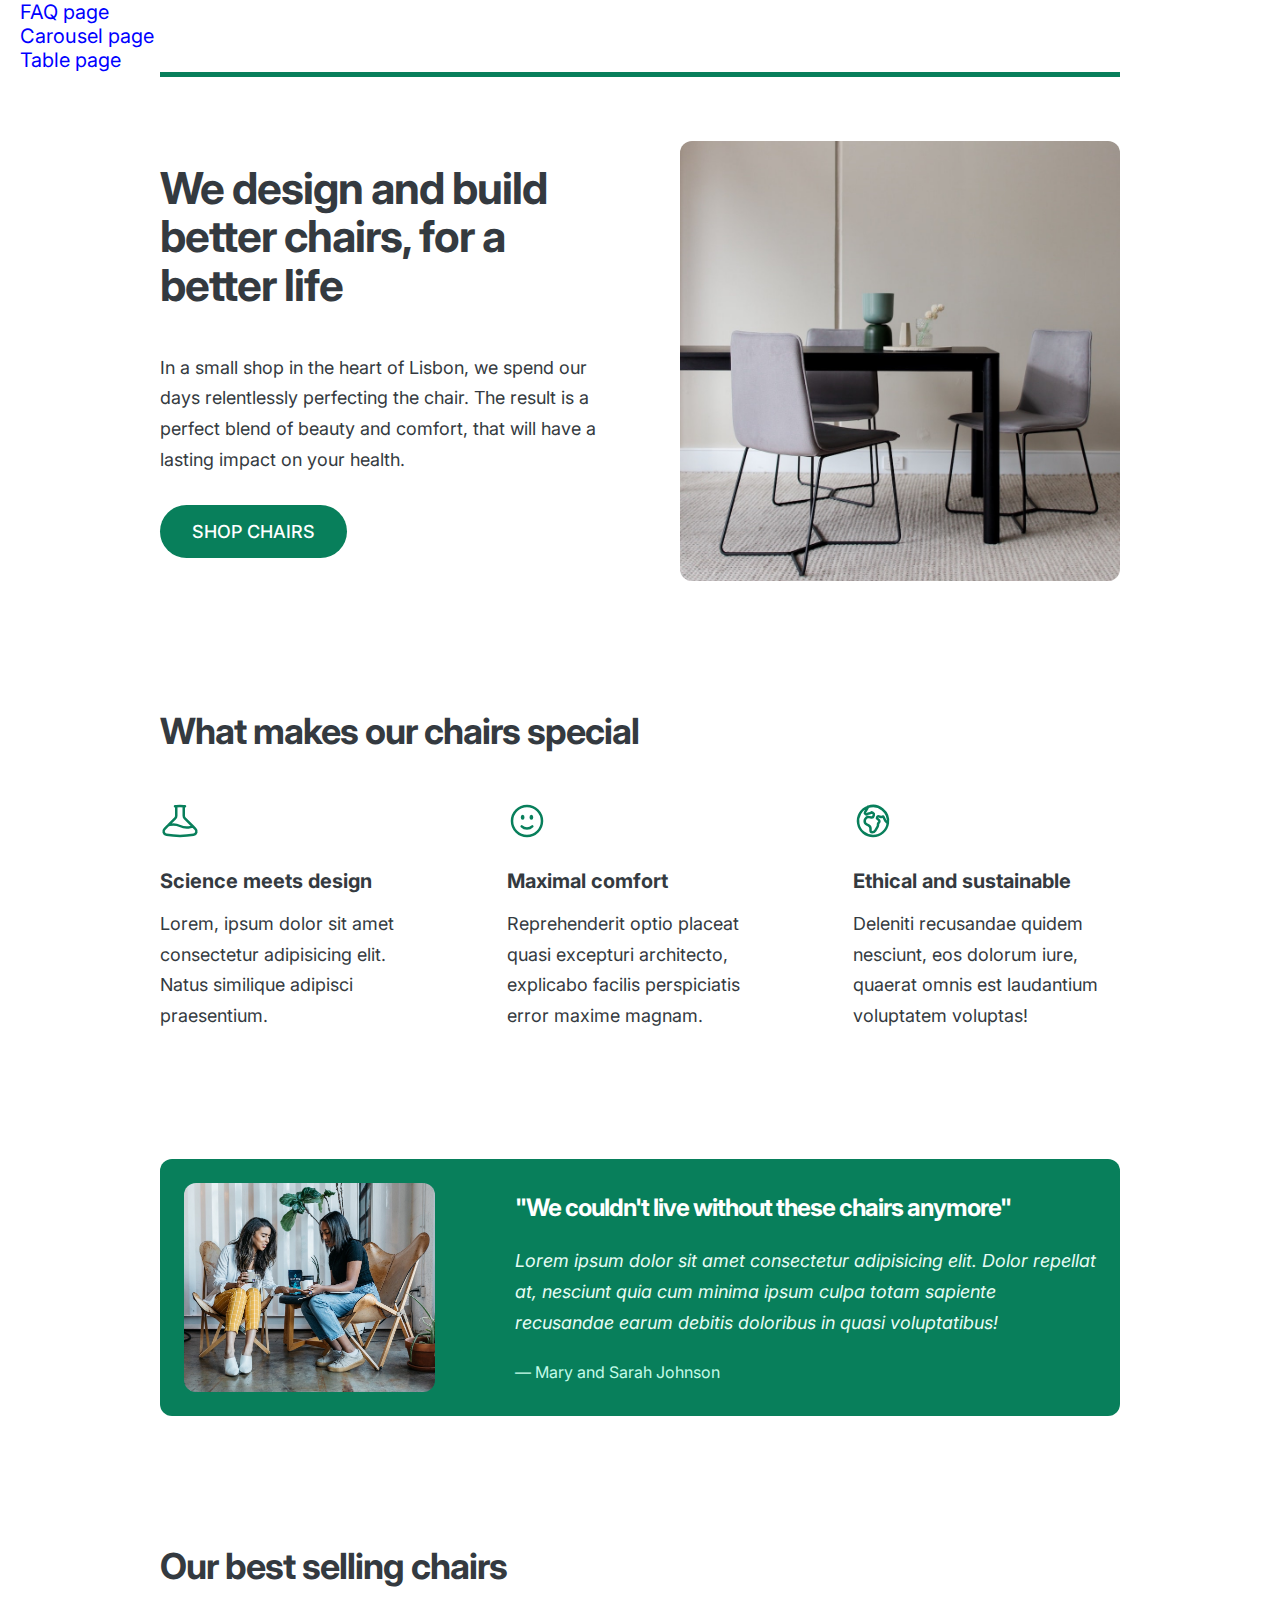
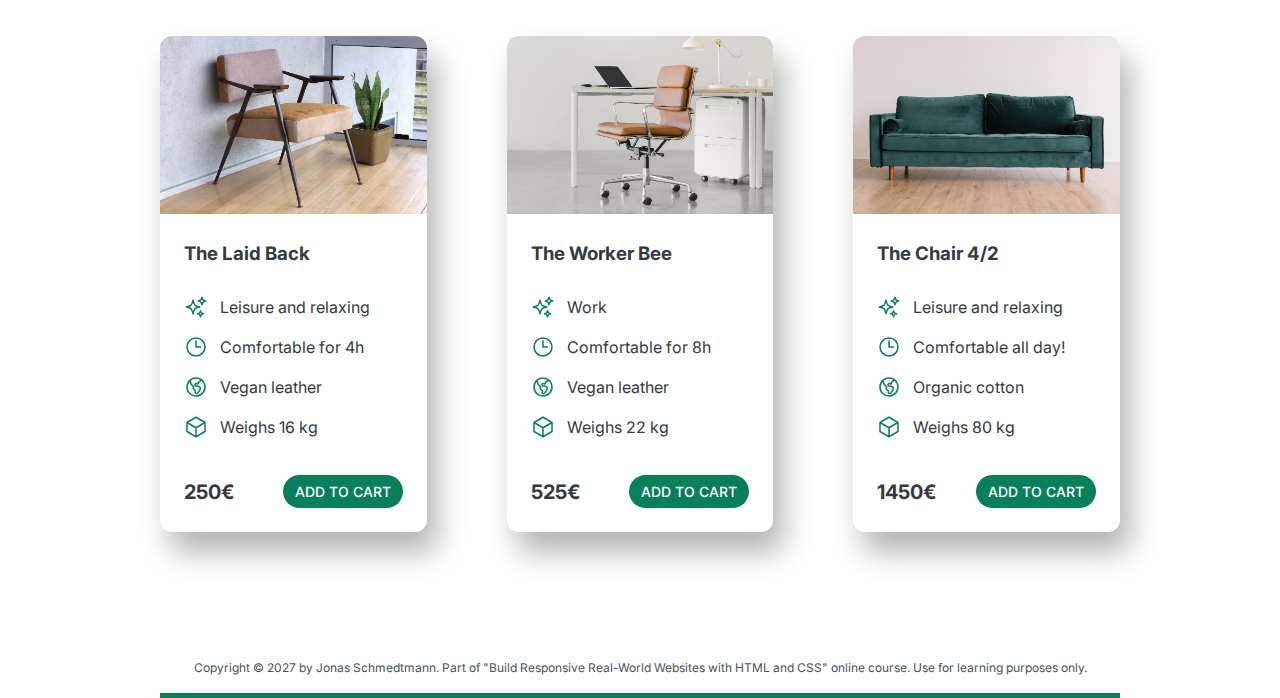
==== commit 45f52184: "Finished table page" ====
--- a/index.html
+++ b/index.html
@@ -17,8 +17,9 @@
   </head>
   <body>
     <div class="wip-links">
-      <a href="faqPage.html" class="FAQ"> FAQ page (WIP) </a>
-      <a href="carousel.html" class="FAQ"> Carousel page (WIP) </a>
+      <a href="faqPage.html" class="FAQ"> FAQ page </a>
+      <a href="carousel.html" class="FAQ"> Carousel page </a>
+      <a href="tablePage.html" class="FAQ"> Table page </a>
     </div>
     <div class="container">
       <header>
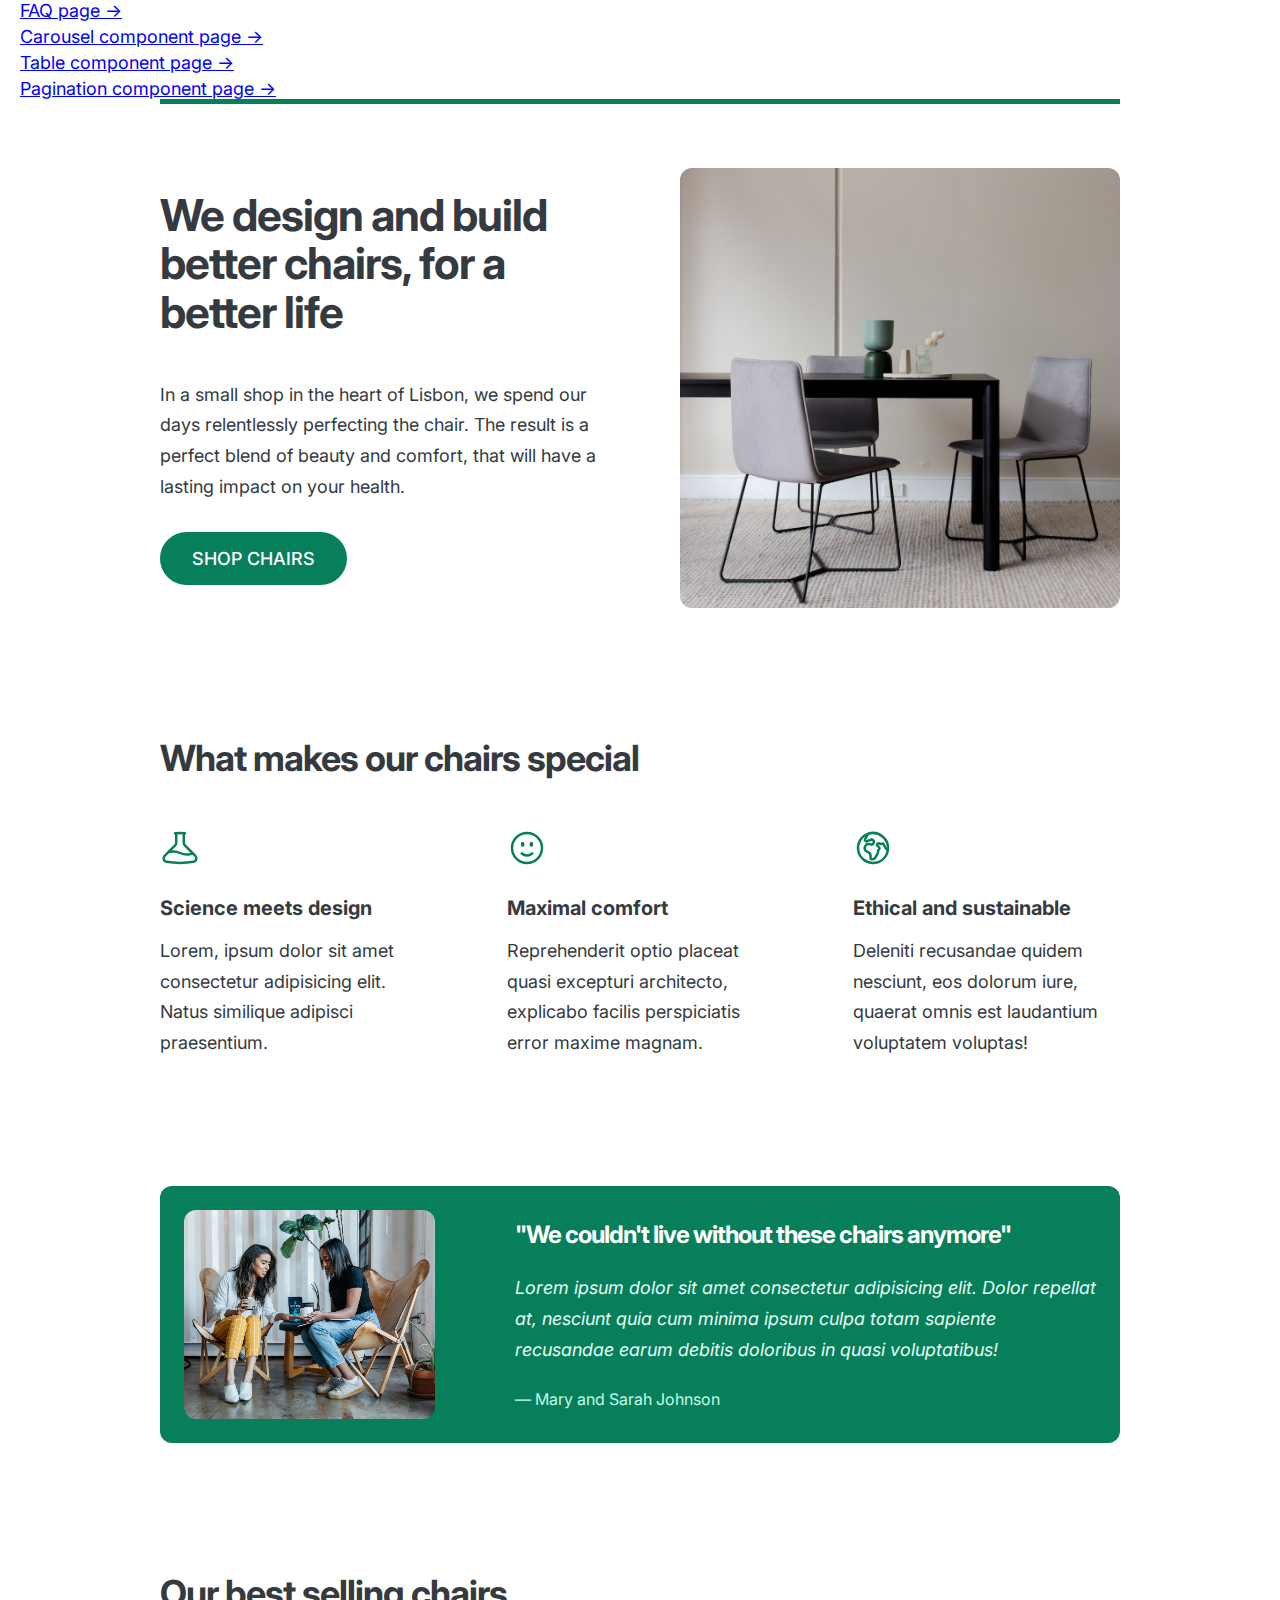
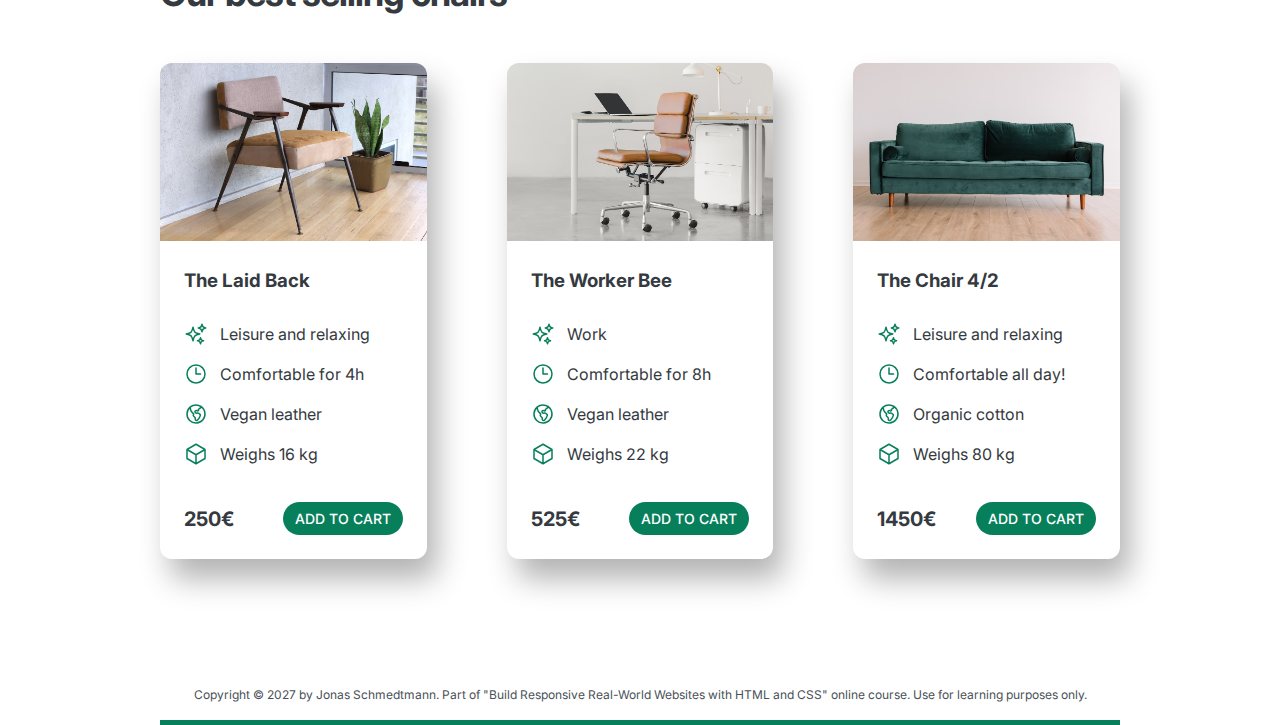
==== commit 812be86a: "Developing pagination component page" ====
--- a/index.html
+++ b/index.html
@@ -17,9 +17,16 @@
   </head>
   <body>
     <div class="wip-links">
-      <a href="faqPage.html" class="FAQ"> FAQ page </a>
-      <a href="carousel.html" class="FAQ"> Carousel page </a>
-      <a href="tablePage.html" class="FAQ"> Table page </a>
+      <a href="faqPage.html" class="nav-links"> FAQ page &rarr; </a>
+      <a href="carousel.html" class="nav-links">
+        Carousel component page &rarr;
+      </a>
+      <a href="tablePage.html" class="nav-links">
+        Table component page &rarr;
+      </a>
+      <a href="paginationPage.html" class="nav-links">
+        Pagination component page &rarr;
+      </a>
     </div>
     <div class="container">
       <header>
--- a/style.css
+++ b/style.css
@@ -228,14 +228,16 @@
   box-shadow: 10px 20px 30px 0 rgba(0, 0, 0, 0.6);
 }
 
-.FAQ {
+.nav-links {
   color: blue;
-  font-size: 20px;
-  text-decoration: none;
+  font-size: 18px;
+  /* text-decoration: none; */
   margin-left: 20px;
 }
 
 .wip-links {
   display: flex;
   flex-direction: column;
-}
+  align-items: flex-start;
+  gap: 5px;
+}
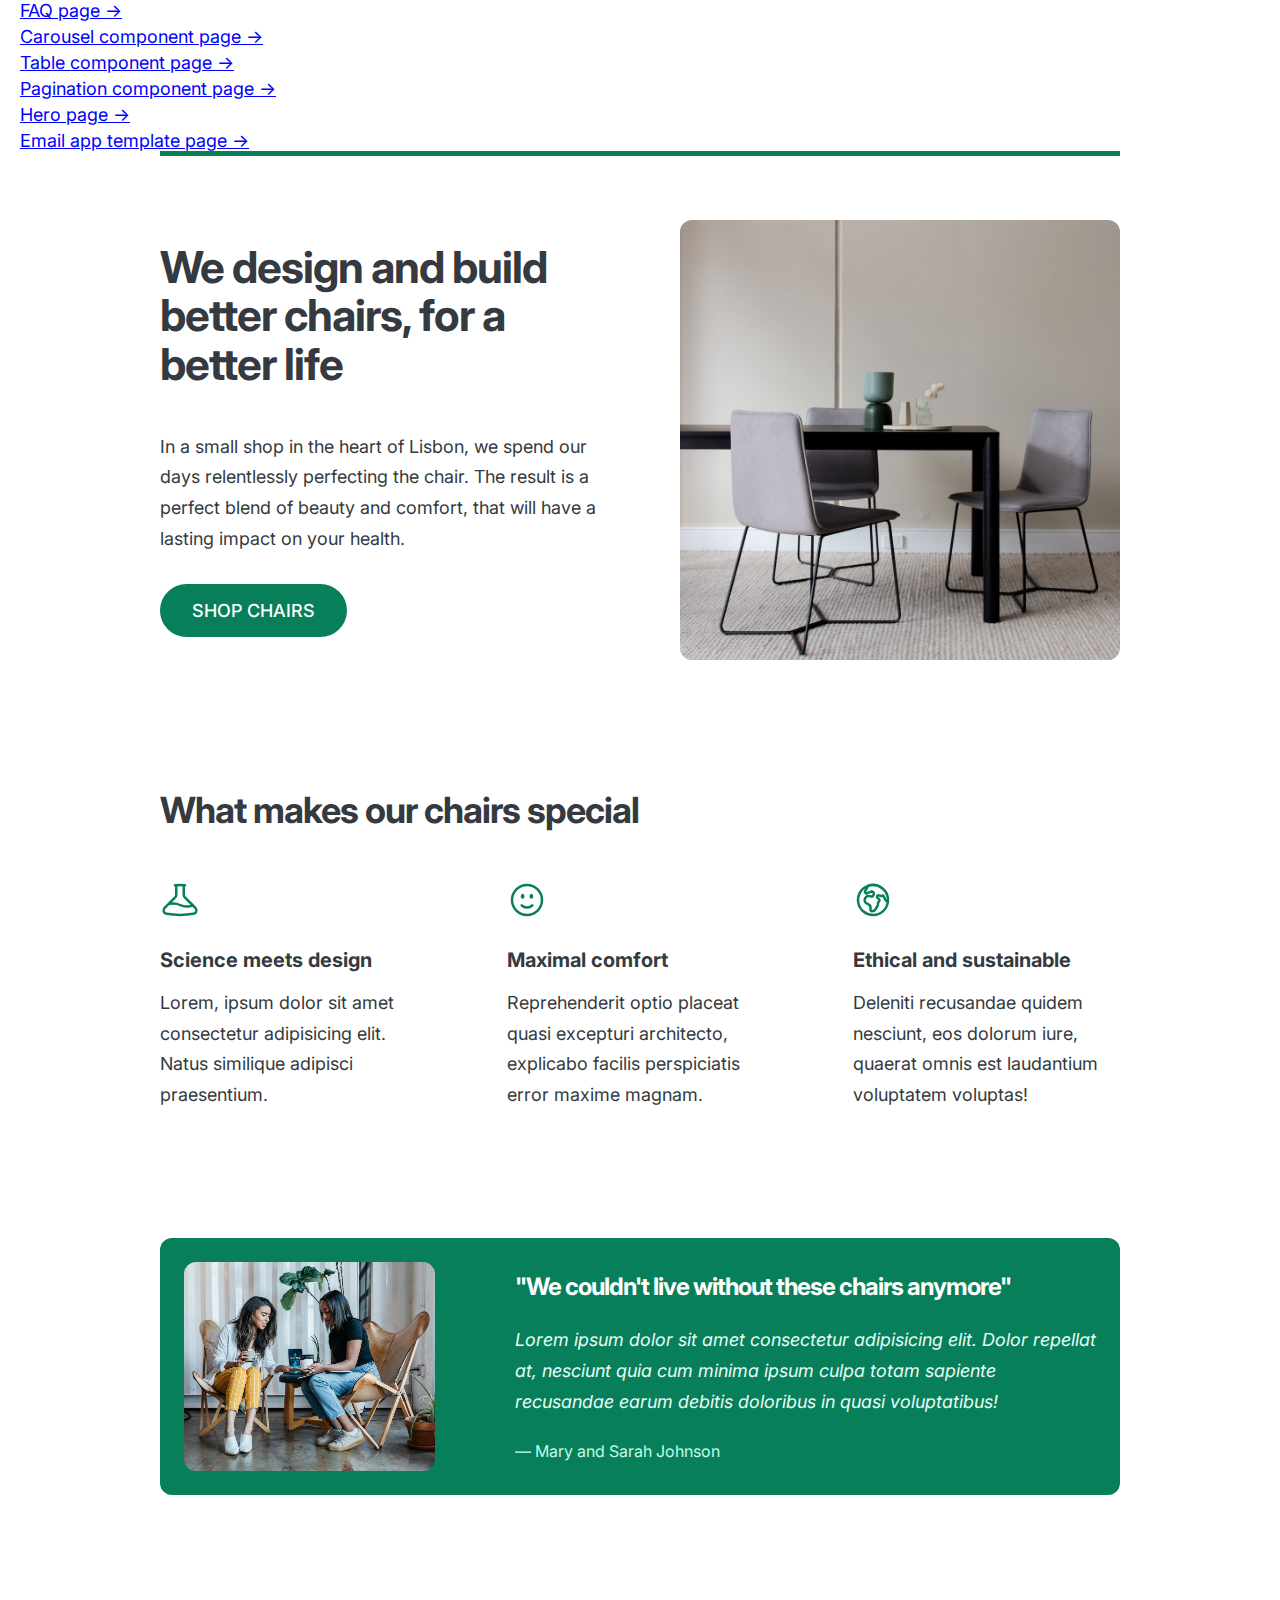
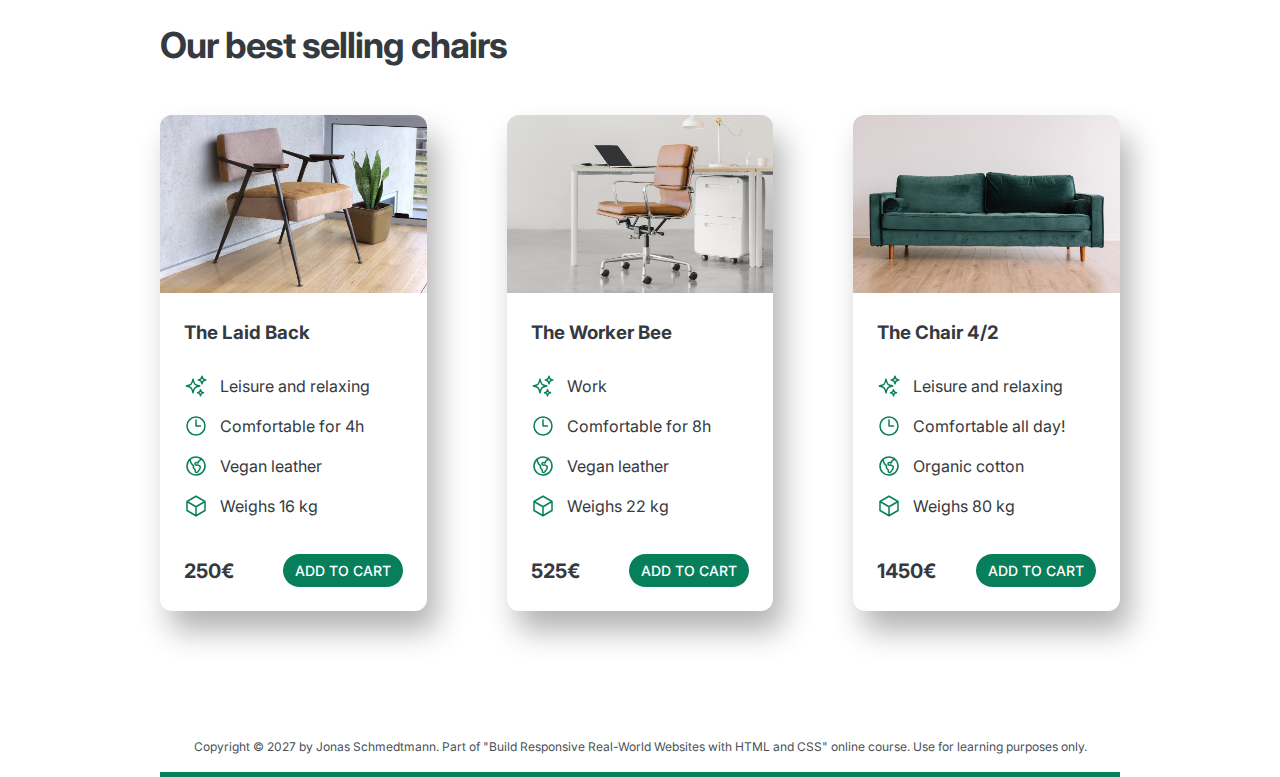
==== commit 1baee5b5: "Developed email app layout page, grid and container overflow items" ====
--- a/index.html
+++ b/index.html
@@ -27,6 +27,10 @@
       <a href="paginationPage.html" class="nav-links">
         Pagination component page &rarr;
       </a>
+      <a href="hero.html" class="nav-links"> Hero page &rarr; </a>
+      <a href="emailAppLayoutPage.html" class="nav-links">
+        Email app template page &rarr;
+      </a>
     </div>
     <div class="container">
       <header>
